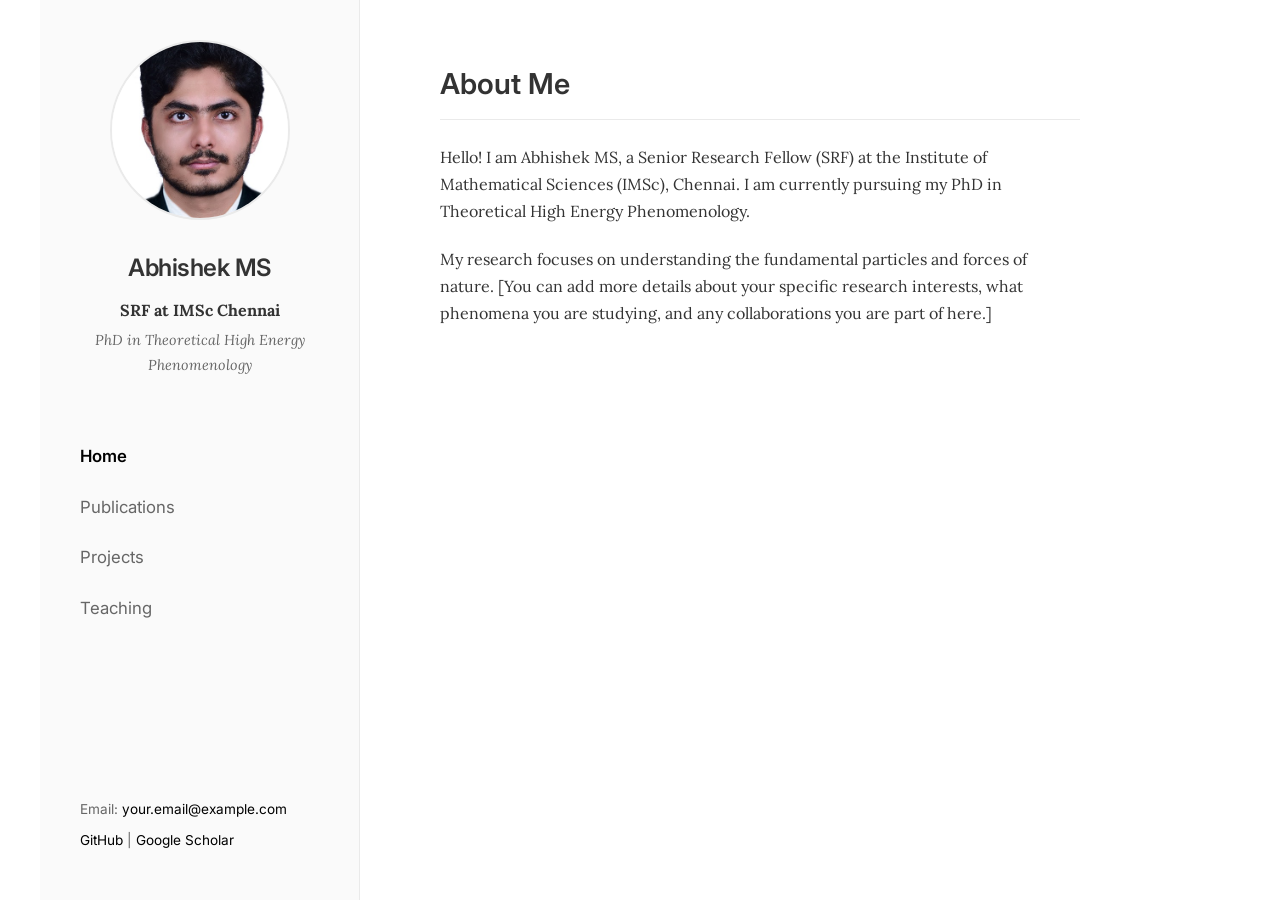
==== index.html @ 09cd3466 "Initial commit for minimalistic academic website" ====
<!DOCTYPE html>
<html lang="en">
<head>
    <meta charset="UTF-8">
    <meta name="viewport" content="width=device-width, initial-scale=1.0">
    <title>Abhishek MS</title>
    <link rel="stylesheet" href="style.css">
    <link href="https://fonts.googleapis.com/css2?family=Lora:ital,wght@0,400;0,700;1,400&family=Inter:wght@300;400;600&display=swap" rel="stylesheet">
</head>
<body>
    <div class="container">
        <aside class="sidebar">
            <div class="profile-section">
                <img src="assets/images/profile.jpg" alt="Abhishek MS" class="profile-img">
                <h1>Abhishek MS</h1>
                <p class="title">SRF at IMSc Chennai</p>
                <p class="subtitle">PhD in Theoretical High Energy Phenomenology</p>
            </div>
            <nav class="navigation">
                <ul>
                    <li><a href="index.html" class="active">Home</a></li>
                    <li><a href="publications.html">Publications</a></li>
                    <li><a href="projects.html">Projects</a></li>
                    <li><a href="teaching.html">Teaching</a></li>
                </ul>
            </nav>
            <div class="contact-info">
                <p>Email: <a href="mailto:your.email@example.com">your.email@example.com</a></p>
                <p><a href="https://github.com/username">GitHub</a> | <a href="#">Google Scholar</a></p>
            </div>
        </aside>
        
        <main class="content">
            <section id="about">
                <h2>About Me</h2>
                <p>
                    Hello! I am Abhishek MS, a Senior Research Fellow (SRF) at the Institute of Mathematical Sciences (IMSc), Chennai. 
                    I am currently pursuing my PhD in Theoretical High Energy Phenomenology.
                </p>
                <p>
                    My research focuses on understanding the fundamental particles and forces of nature. 
                    [You can add more details about your specific research interests, what phenomena you are studying, and any collaborations you are part of here.]
                </p>
            </section>
        </main>
    </div>
</body>
</html>
---- style.css ----
:root {
    --bg-color: #ffffff;
    --text-color: #333333;
    --light-text: #666666;
    --link-color: #000000;
    --link-hover: #555555;
    --sidebar-bg: #fafafa;
    --border-color: #eaeaea;
}

* {
    box-sizing: border-box;
    margin: 0;
    padding: 0;
}

body {
    font-family: 'Lora', serif;
    background-color: var(--bg-color);
    color: var(--text-color);
    line-height: 1.7;
    font-size: 16px;
}

.container {
    display: flex;
    min-height: 100vh;
    max-width: 1200px;
    margin: 0 auto;
}

/* Sidebar Styles */
.sidebar {
    width: 320px;
    background-color: var(--sidebar-bg);
    border-right: 1px solid var(--border-color);
    padding: 40px;
    display: flex;
    flex-direction: column;
    position: fixed;
    height: 100vh;
    overflow-y: auto;
}

.profile-section {
    text-align: center;
    margin-bottom: 40px;
}

.profile-img {
    width: 180px;
    height: 180px;
    border-radius: 50%;
    object-fit: cover;
    margin-bottom: 20px;
    border: 2px solid var(--border-color);
}

.profile-section h1 {
    font-family: 'Inter', sans-serif;
    font-size: 1.5rem;
    font-weight: 600;
    margin-bottom: 8px;
    letter-spacing: -0.5px;
}

.title {
    font-size: 1rem;
    color: var(--text-color);
    font-weight: bold;
    margin-bottom: 4px;
}

.subtitle {
    font-size: 0.9rem;
    color: var(--light-text);
    font-style: italic;
}

.navigation {
    flex-grow: 1;
}

.navigation ul {
    list-style: none;
}

.navigation li {
    margin-bottom: 12px;
}

.navigation a {
    text-decoration: none;
    color: var(--light-text);
    font-family: 'Inter', sans-serif;
    font-size: 1.05rem;
    transition: color 0.3s ease;
    display: block;
    padding: 5px 0;
}

.navigation a:hover, .navigation a.active {
    color: var(--link-color);
    font-weight: 600;
}

.contact-info {
    margin-top: 40px;
    font-size: 0.85rem;
    color: var(--light-text);
    font-family: 'Inter', sans-serif;
}

.contact-info a {
    color: var(--link-color);
    text-decoration: none;
}

.contact-info a:hover {
    text-decoration: underline;
}

.contact-info p {
    margin-bottom: 8px;
}

/* Content Styles */
.content {
    flex-grow: 1;
    margin-left: 320px; /* Same as sidebar width */
    padding: 60px 80px;
    max-width: 800px;
}

section {
    margin-bottom: 60px;
    animation: fadeIn 0.8s ease-in-out;
}

h2 {
    font-family: 'Inter', sans-serif;
    font-size: 1.8rem;
    font-weight: 600;
    margin-bottom: 24px;
    color: var(--text-color);
    border-bottom: 1px solid var(--border-color);
    padding-bottom: 10px;
}

p {
    margin-bottom: 20px;
}

/* Animations */
@keyframes fadeIn {
    from { opacity: 0; transform: translateY(10px); }
    to { opacity: 1; transform: translateY(0); }
}

/* Responsive Design */
@media (max-width: 900px) {
    .container {
        flex-direction: column;
    }
    
    .sidebar {
        width: 100%;
        position: relative;
        height: auto;
        border-right: none;
        border-bottom: 1px solid var(--border-color);
        padding: 30px 20px;
    }
    
    .content {
        margin-left: 0;
        padding: 40px 20px;
    }
}

.item-list {
    list-style: none;
    padding: 0;
}

.item-list li {
    margin-bottom: 30px;
}

.item-list p {
    margin-bottom: 5px;
}
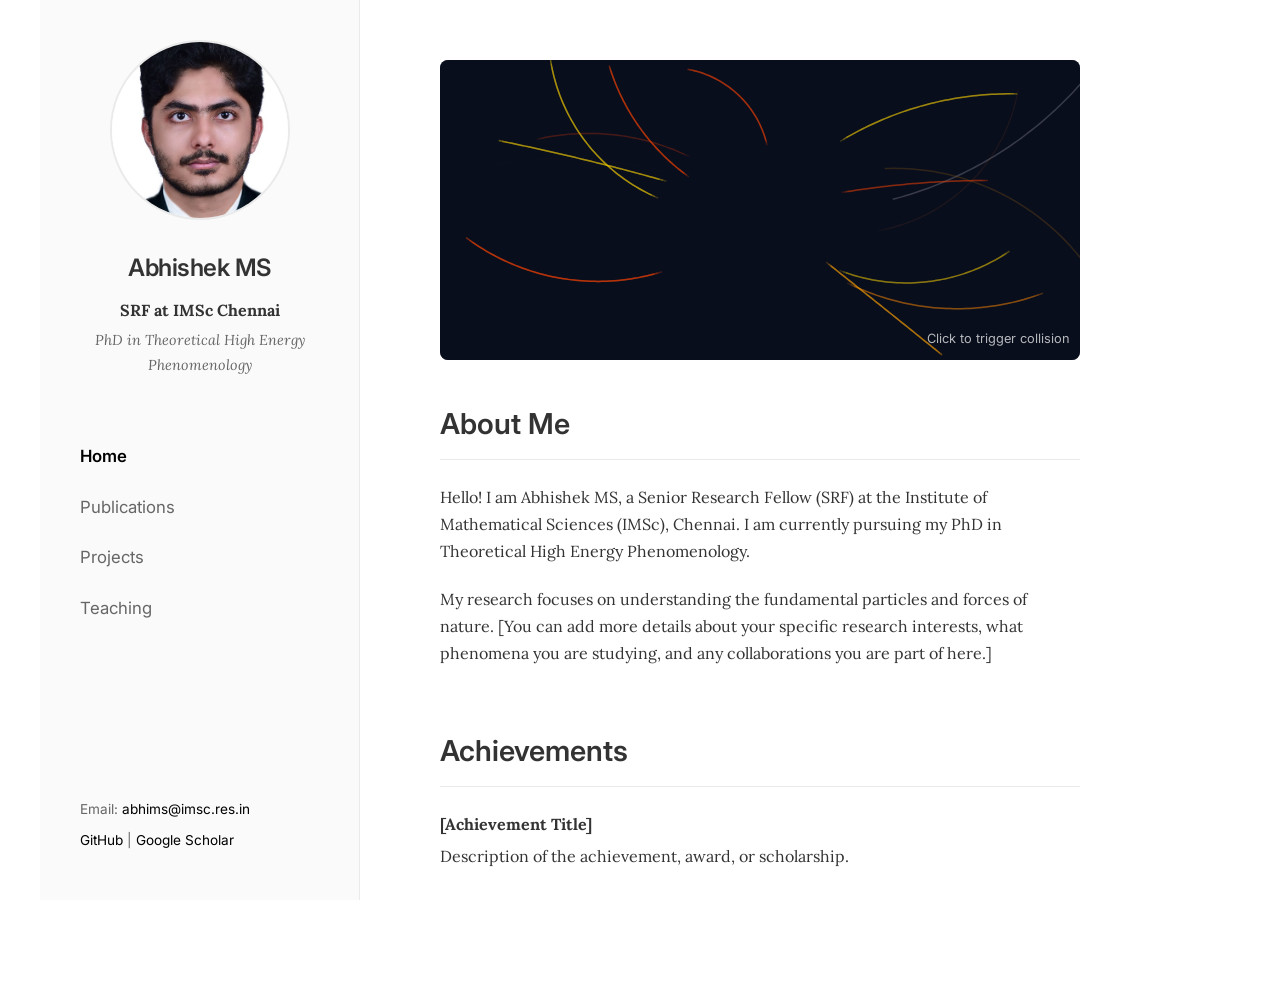
==== commit cf9c57d5: "Update email, make site more responsive, add JS simulation and Python standalone script" ====
--- a/index.html
+++ b/index.html
@@ -25,12 +25,16 @@
                 </ul>
             </nav>
             <div class="contact-info">
-                <p>Email: <a href="mailto:your.email@example.com">your.email@example.com</a></p>
+                <p>Email: <a href="mailto:abhims@imsc.res.in">abhims@imsc.res.in</a></p>
                 <p><a href="https://github.com/username">GitHub</a> | <a href="#">Google Scholar</a></p>
             </div>
         </aside>
         
         <main class="content">
+            <section id="simulation-section" style="margin-bottom: 40px; border-radius: 8px; overflow: hidden; position: relative;">
+                <canvas id="collision-canvas" style="display: block; width: 100%; background: #0a0f1e; cursor: pointer;"></canvas>
+                <div style="position: absolute; bottom: 10px; right: 10px; color: #fff; font-size: 0.8rem; font-family: 'Inter', sans-serif; opacity: 0.7;">Click to trigger collision</div>
+            </section>
             <section id="about">
                 <h2>About Me</h2>
                 <p>
@@ -42,7 +46,17 @@
                     [You can add more details about your specific research interests, what phenomena you are studying, and any collaborations you are part of here.]
                 </p>
             </section>
+            <section id="achievements">
+                <h2>Achievements</h2>
+                <ul class="item-list">
+                    <li>
+                        <p><strong>[Achievement Title]</strong></p>
+                        <p>Description of the achievement, award, or scholarship.</p>
+                    </li>
+                </ul>
+            </section>
         </main>
     </div>
+    <script src="assets/js/simulation.js"></script>
 </body>
 </html>
--- a/style.css
+++ b/style.css
@@ -170,12 +170,28 @@
         border-right: none;
         border-bottom: 1px solid var(--border-color);
         padding: 30px 20px;
+        text-align: center; /* Center everything on mobile */
+    }
+
+    .navigation ul {
+        display: flex;
+        flex-wrap: wrap;
+        justify-content: center;
+        gap: 15px;
+    }
+    
+    .navigation li {
+        margin-bottom: 0;
     }
     
     .content {
         margin-left: 0;
         padding: 40px 20px;
     }
+
+    h2 {
+        font-size: 1.5rem;
+    }
 }
 
 .item-list {
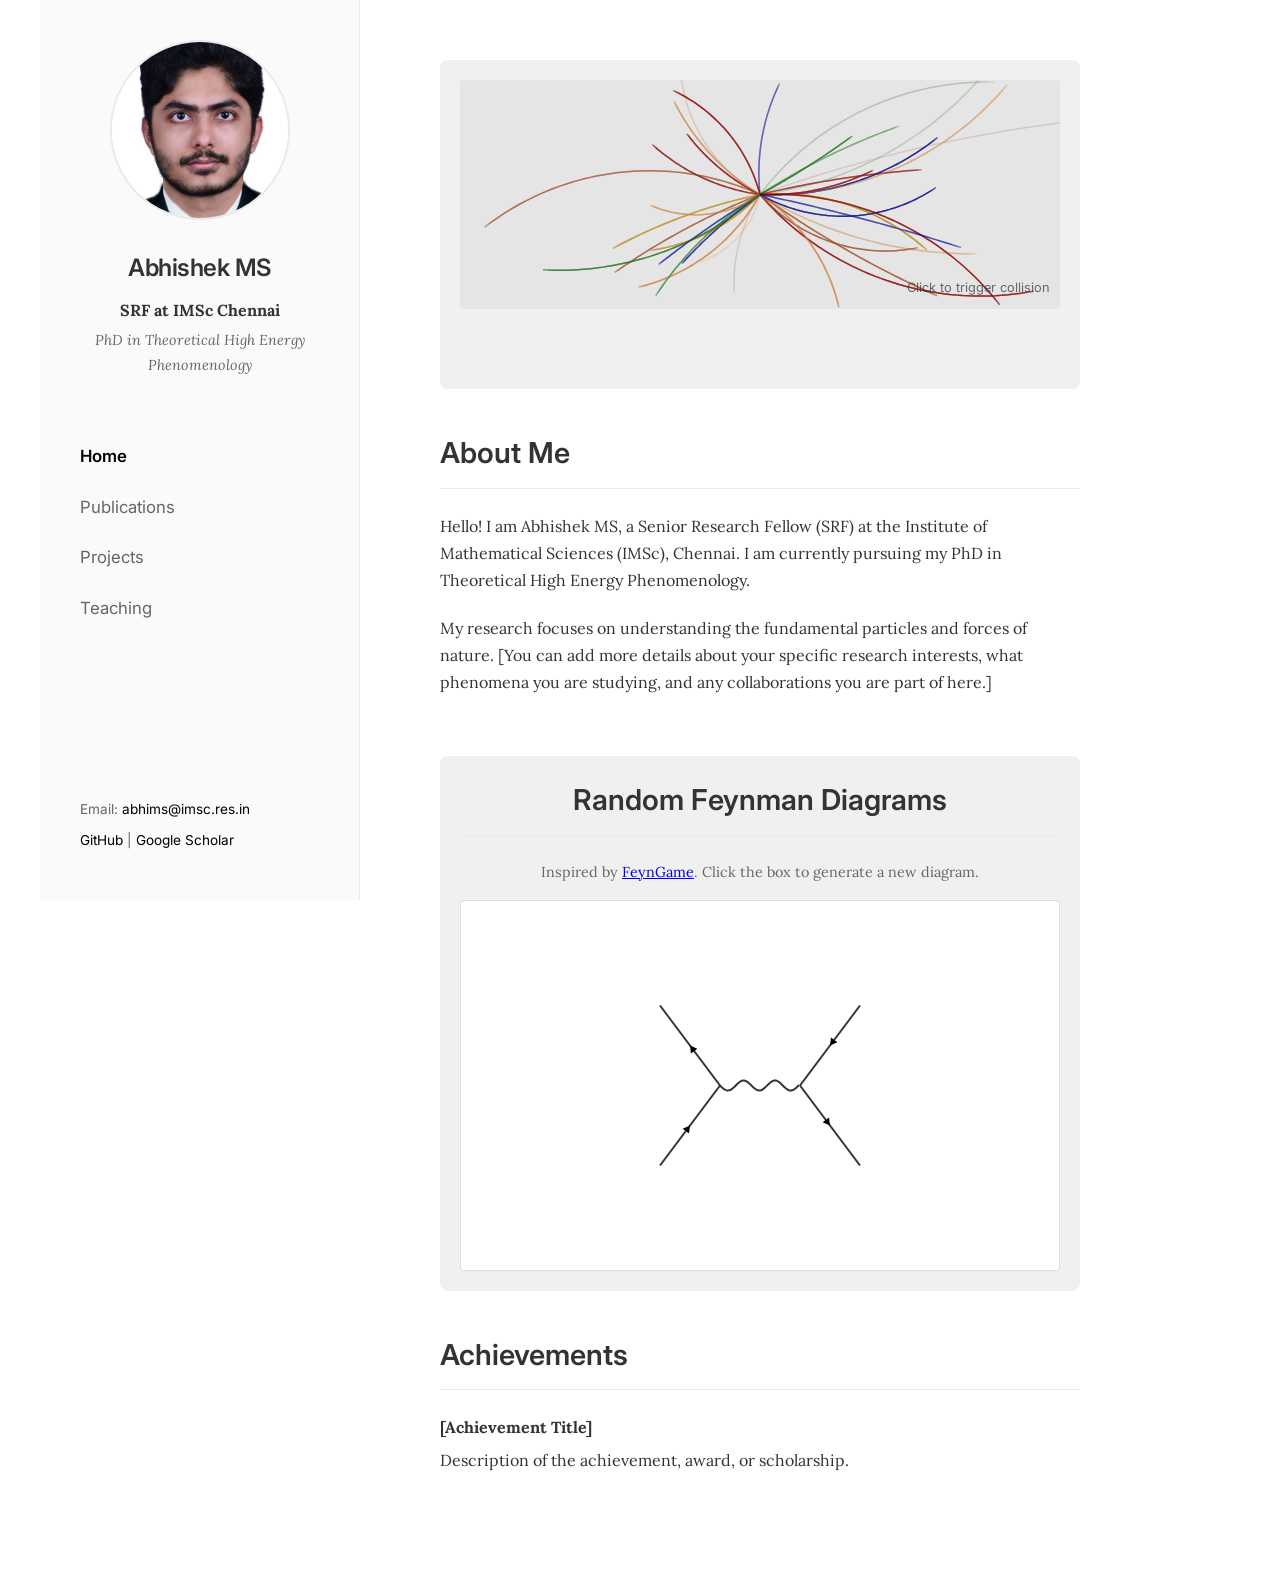
==== commit da719f94: "Update collision sim, add feynman diagrams" ====
--- a/index.html
+++ b/index.html
@@ -31,9 +31,12 @@
         </aside>
         
         <main class="content">
-            <section id="simulation-section" style="margin-bottom: 40px; border-radius: 8px; overflow: hidden; position: relative;">
-                <canvas id="collision-canvas" style="display: block; width: 100%; background: #0a0f1e; cursor: pointer;"></canvas>
-                <div style="position: absolute; bottom: 10px; right: 10px; color: #fff; font-size: 0.8rem; font-family: 'Inter', sans-serif; opacity: 0.7;">Click to trigger collision</div>
+            <!-- Container with light grey background, golden ratio padding -->
+            <section id="simulation-wrapper" style="background: #f0f0f0; padding: 20px; border-radius: 8px; margin-bottom: 40px;">
+                <section id="simulation-section" style="border-radius: 4px; overflow: hidden; position: relative;">
+                    <canvas id="collision-canvas" style="display: block; width: 100%; cursor: pointer;"></canvas>
+                    <div style="position: absolute; bottom: 10px; right: 10px; color: #333; font-size: 0.8rem; font-family: 'Inter', sans-serif; opacity: 0.7;">Click to trigger collision</div>
+                </section>
             </section>
             <section id="about">
                 <h2>About Me</h2>
@@ -45,6 +48,13 @@
                     My research focuses on understanding the fundamental particles and forces of nature. 
                     [You can add more details about your specific research interests, what phenomena you are studying, and any collaborations you are part of here.]
                 </p>
+            </section>
+            <section id="feynman-section" style="background: #f0f0f0; padding: 20px; border-radius: 8px; margin-bottom: 40px; text-align: center;">
+                <h2>Random Feynman Diagrams</h2>
+                <p style="font-size: 0.9rem; color: #666; margin-bottom: 15px;">Inspired by <a href="https://web.physik.rwth-aachen.de/user/harlander/software/feyngame/" target="_blank">FeynGame</a>. Click the box to generate a new diagram.</p>
+                <div style="background: white; border-radius: 4px; overflow: hidden; border: 1px solid #ddd;">
+                    <canvas id="feynman-canvas" style="display: block; width: 100%; cursor: pointer;"></canvas>
+                </div>
             </section>
             <section id="achievements">
                 <h2>Achievements</h2>
@@ -58,5 +68,6 @@
         </main>
     </div>
     <script src="assets/js/simulation.js"></script>
+    <script src="assets/js/feynman.js"></script>
 </body>
 </html>
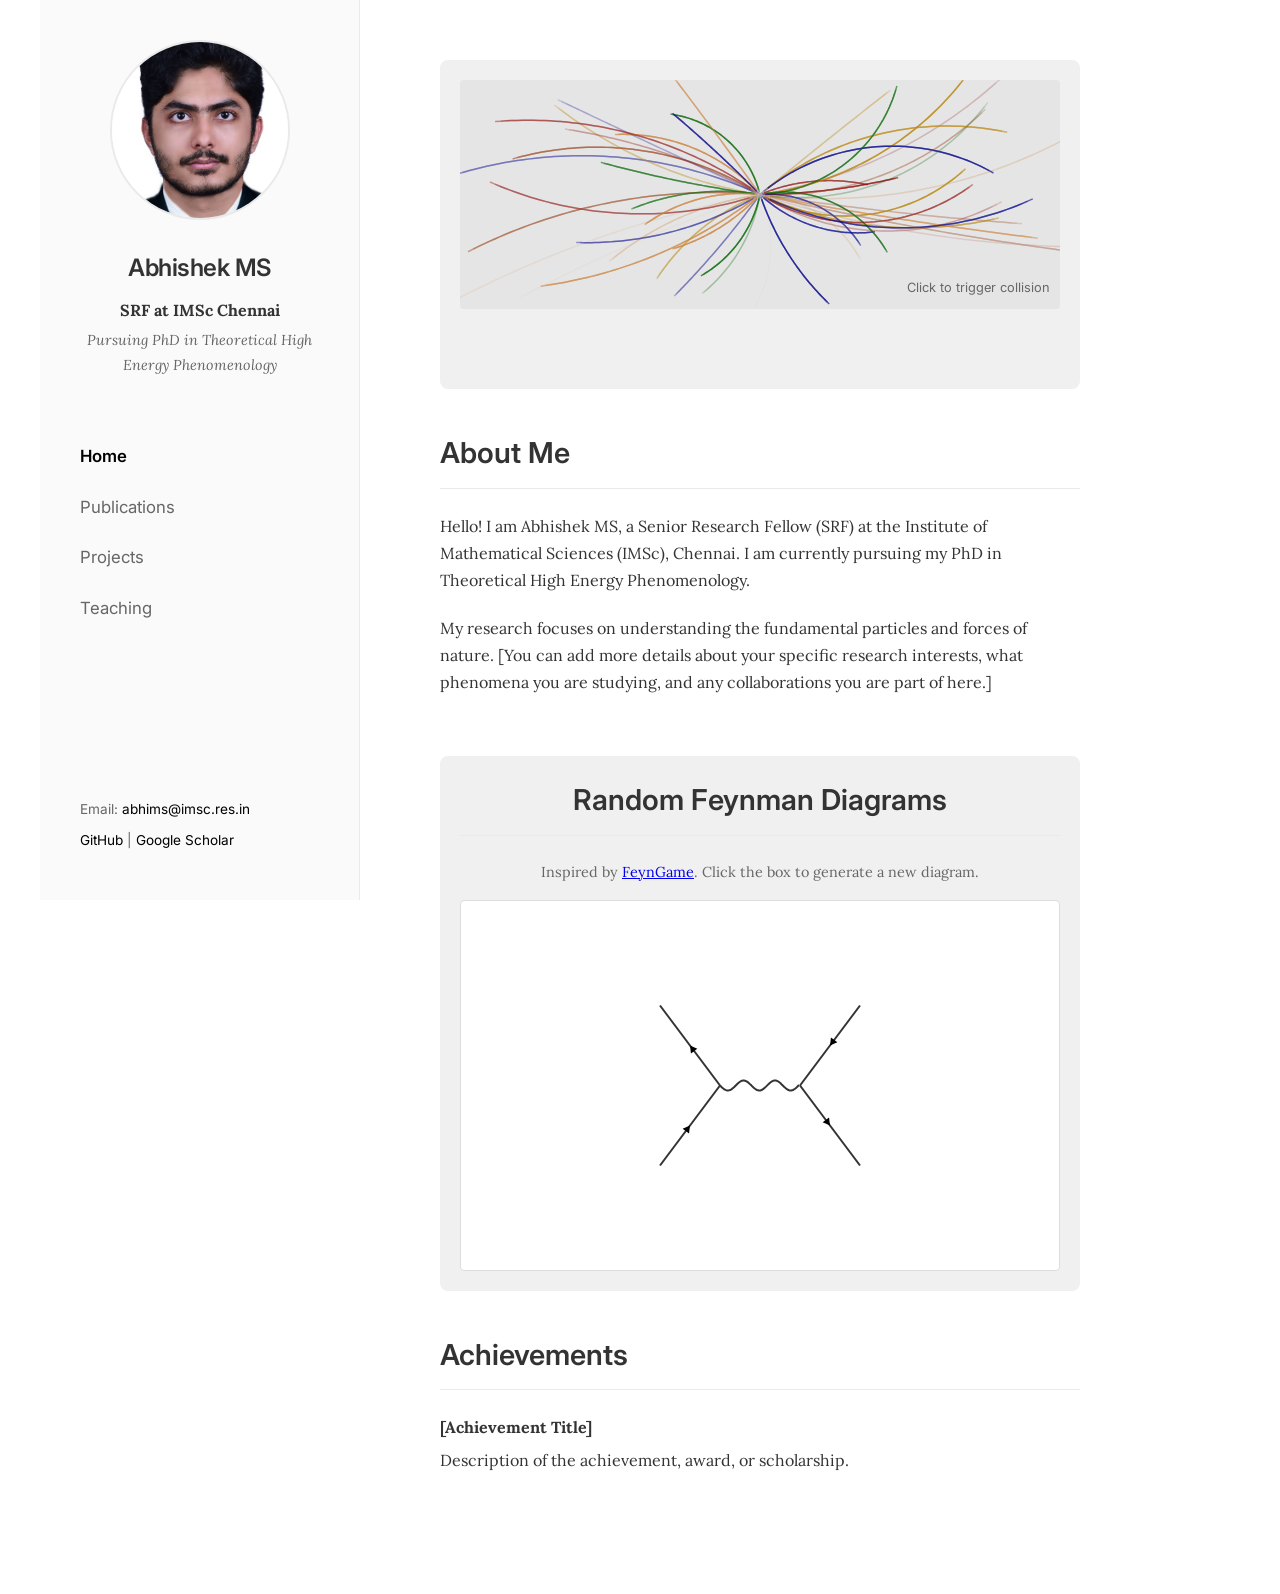
==== commit 6ee82db4: "Update PhD status in subtitle" ====
--- a/index.html
+++ b/index.html
@@ -14,7 +14,7 @@
                 <img src="assets/images/profile.jpg" alt="Abhishek MS" class="profile-img">
                 <h1>Abhishek MS</h1>
                 <p class="title">SRF at IMSc Chennai</p>
-                <p class="subtitle">PhD in Theoretical High Energy Phenomenology</p>
+                <p class="subtitle">Pursuing PhD in Theoretical High Energy Phenomenology</p>
             </div>
             <nav class="navigation">
                 <ul>
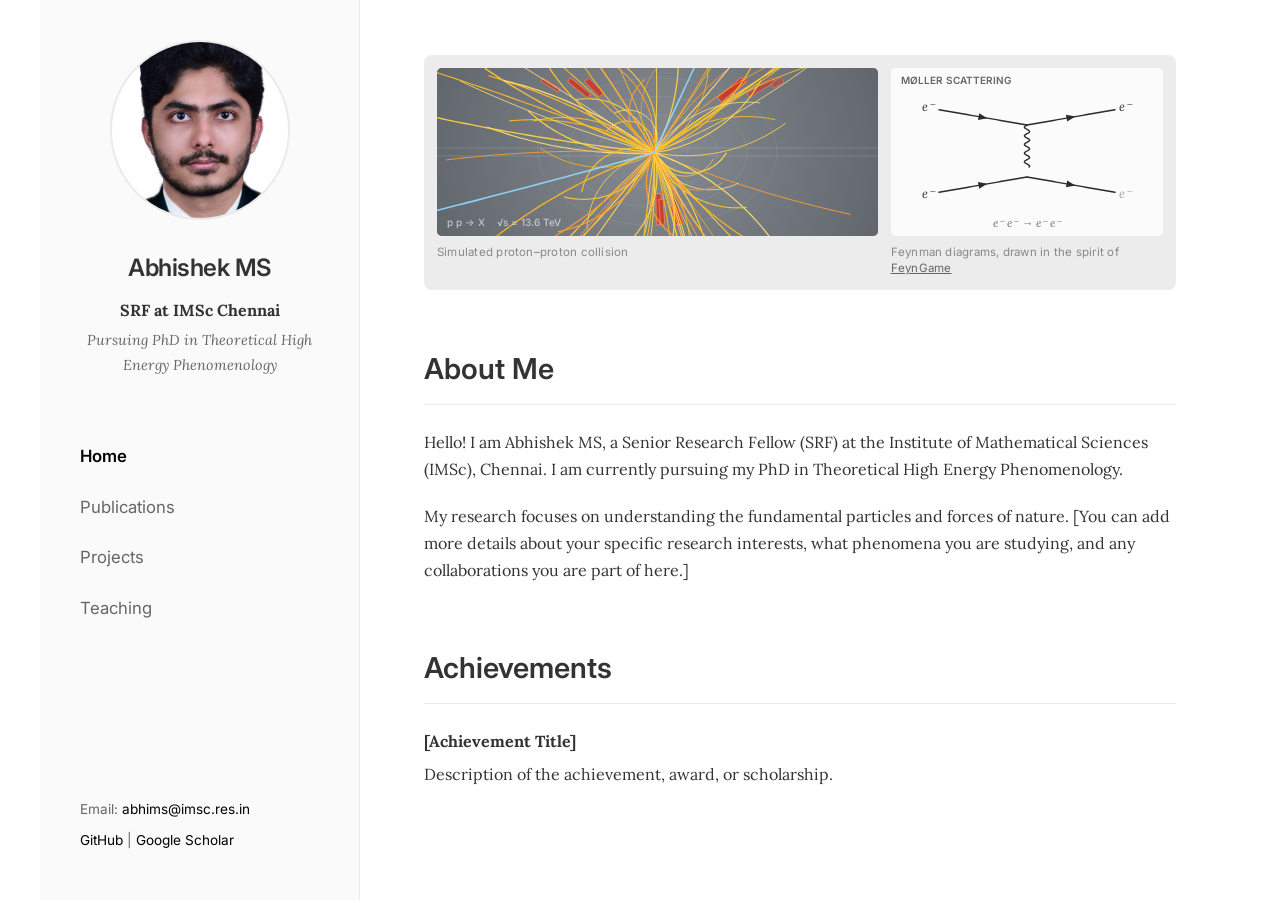
==== commit 5657cff4: "Proton beams from both sides, grey event display, auto-cycling Feynman diagrams beside it (golden-ra" ====
--- a/index.html
+++ b/index.html
@@ -4,7 +4,7 @@
     <meta charset="UTF-8">
     <meta name="viewport" content="width=device-width, initial-scale=1.0">
     <title>Abhishek MS</title>
-    <link rel="stylesheet" href="style.css">
+    <link rel="stylesheet" href="style.css?v=5">
     <link href="https://fonts.googleapis.com/css2?family=Lora:ital,wght@0,400;0,700;1,400&family=Inter:wght@300;400;600&display=swap" rel="stylesheet">
 </head>
 <body>
@@ -31,12 +31,22 @@
         </aside>
         
         <main class="content">
-            <!-- Container with light grey background, golden ratio padding -->
-            <section id="simulation-wrapper" style="background: #f0f0f0; padding: 20px; border-radius: 8px; margin-bottom: 40px;">
-                <section id="simulation-section" style="border-radius: 4px; overflow: hidden; position: relative;">
-                    <canvas id="collision-canvas" style="display: block; width: 100%; cursor: pointer;"></canvas>
-                    <div style="position: absolute; bottom: 10px; right: 10px; color: #333; font-size: 0.8rem; font-family: 'Inter', sans-serif; opacity: 0.7;">Click to trigger collision</div>
-                </section>
+            <!-- Hero visual: light-grey panel, split in the golden ratio (1.618 : 1) -->
+            <section class="hero-visual" aria-label="Particle physics visualisation">
+                <div class="hero-grid">
+                    <figure class="viz">
+                        <div class="viz-frame viz-frame--wide">
+                            <canvas id="collision-canvas"></canvas>
+                        </div>
+                        <figcaption>Simulated proton&ndash;proton collision</figcaption>
+                    </figure>
+                    <figure class="viz">
+                        <div class="viz-frame viz-frame--golden">
+                            <canvas id="feynman-canvas"></canvas>
+                        </div>
+                        <figcaption>Feynman diagrams, drawn in the spirit of <a href="https://web.physik.rwth-aachen.de/user/harlander/software/feyngame/" target="_blank" rel="noopener">FeynGame</a></figcaption>
+                    </figure>
+                </div>
             </section>
             <section id="about">
                 <h2>About Me</h2>
@@ -49,13 +59,6 @@
                     [You can add more details about your specific research interests, what phenomena you are studying, and any collaborations you are part of here.]
                 </p>
             </section>
-            <section id="feynman-section" style="background: #f0f0f0; padding: 20px; border-radius: 8px; margin-bottom: 40px; text-align: center;">
-                <h2>Random Feynman Diagrams</h2>
-                <p style="font-size: 0.9rem; color: #666; margin-bottom: 15px;">Inspired by <a href="https://web.physik.rwth-aachen.de/user/harlander/software/feyngame/" target="_blank">FeynGame</a>. Click the box to generate a new diagram.</p>
-                <div style="background: white; border-radius: 4px; overflow: hidden; border: 1px solid #ddd;">
-                    <canvas id="feynman-canvas" style="display: block; width: 100%; cursor: pointer;"></canvas>
-                </div>
-            </section>
             <section id="achievements">
                 <h2>Achievements</h2>
                 <ul class="item-list">
@@ -67,7 +70,7 @@
             </section>
         </main>
     </div>
-    <script src="assets/js/simulation.js"></script>
-    <script src="assets/js/feynman.js"></script>
+    <script src="assets/js/simulation.js?v=5"></script>
+    <script src="assets/js/feynman.js?v=5"></script>
 </body>
 </html>
--- a/style.css
+++ b/style.css
@@ -128,8 +128,8 @@
 .content {
     flex-grow: 1;
     margin-left: 320px; /* Same as sidebar width */
-    padding: 60px 80px;
-    max-width: 800px;
+    padding: 55px 64px;
+    max-width: 880px;
 }
 
 section {
@@ -206,3 +206,66 @@
 .item-list p {
     margin-bottom: 5px;
 }
+
+/* ---------- Hero visual (golden-ratio panel) ---------- */
+/* Columns split 1.618 : 1. With the collision frame at phi^2 : 1 (2.618)
+   and the diagram frame at phi : 1 (1.618), both frames have equal height. */
+.hero-visual {
+    background: #ececec;          /* light grey box behind the visuals */
+    border-radius: 8px;
+    padding: 13px;                /* Fibonacci spacing */
+    margin-bottom: 55px;
+}
+
+.hero-grid {
+    display: grid;
+    grid-template-columns: 1.618fr 1fr;
+    gap: 13px;
+    align-items: start;
+}
+
+.viz {
+    margin: 0;
+    min-width: 0;
+}
+
+.viz-frame {
+    position: relative;
+    border-radius: 5px;
+    overflow: hidden;
+}
+
+.viz-frame--wide {
+    aspect-ratio: 2.618 / 1;      /* very elongated landscape */
+    background: #6b7077;          /* grey, not black */
+}
+
+.viz-frame--golden {
+    aspect-ratio: 1.618 / 1;
+    background: #fbfbfb;
+}
+
+.viz-frame canvas {
+    display: block;
+    width: 100%;
+    height: 100%;
+}
+
+.viz figcaption {
+    font-family: 'Inter', sans-serif;
+    font-size: 0.72rem;
+    color: #888;
+    margin-top: 8px;
+    letter-spacing: 0.02em;
+    line-height: 1.4;
+}
+
+.viz figcaption a {
+    color: #666;
+}
+
+@media (max-width: 700px) {
+    .hero-grid {
+        grid-template-columns: 1fr;
+    }
+}
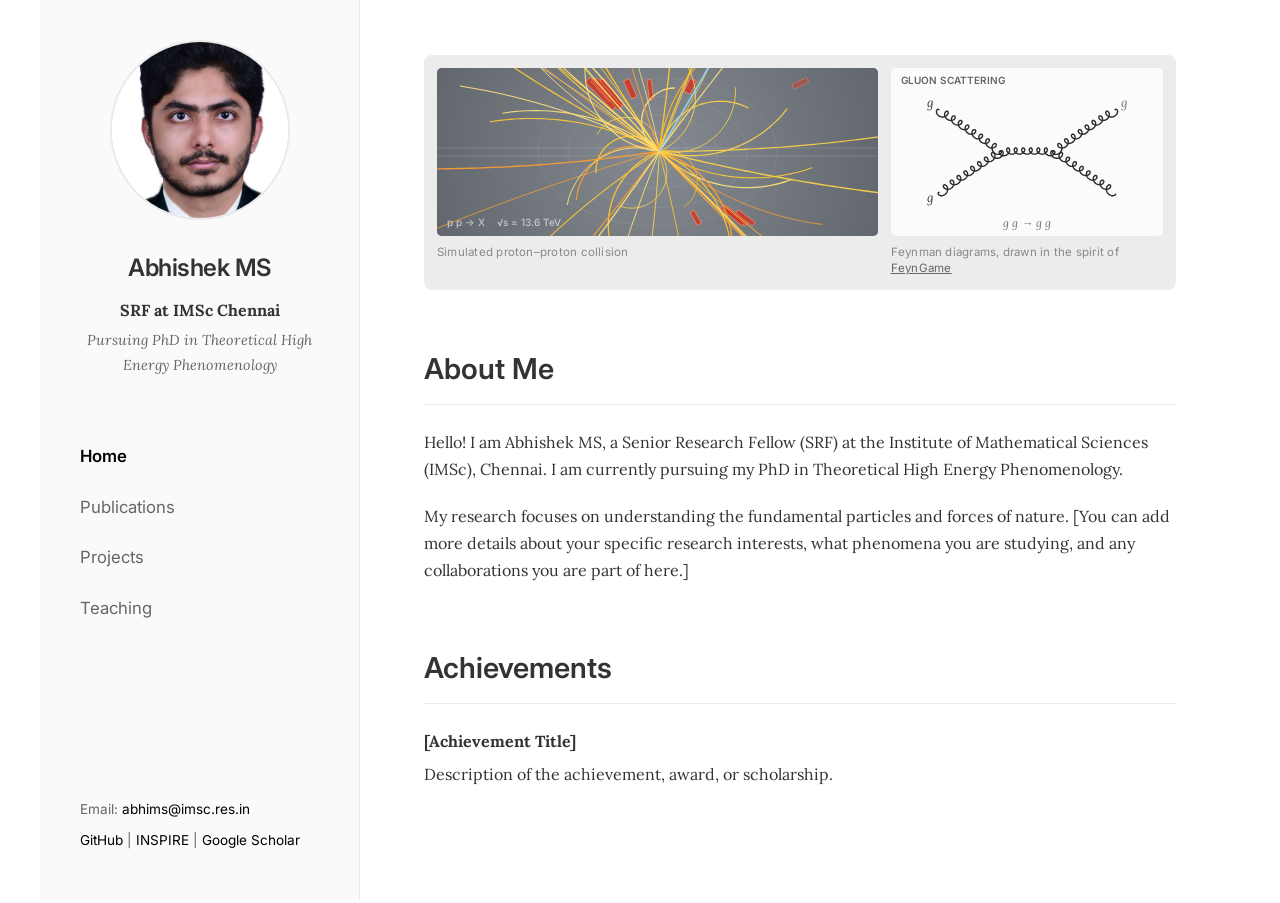
==== commit 2c2ac604: "Add GitHub and INSPIRE links" ====
--- a/index.html
+++ b/index.html
@@ -26,7 +26,7 @@
             </nav>
             <div class="contact-info">
                 <p>Email: <a href="mailto:abhims@imsc.res.in">abhims@imsc.res.in</a></p>
-                <p><a href="https://github.com/username">GitHub</a> | <a href="#">Google Scholar</a></p>
+                <p><a href="https://github.com/abhishekmspadikkal3" target="_blank" rel="noopener">GitHub</a> | <a href="https://inspirehep.net/authors?q=Abhishek%20M%20S" target="_blank" rel="noopener">INSPIRE</a> | <a href="#">Google Scholar</a></p>
             </div>
         </aside>
         
